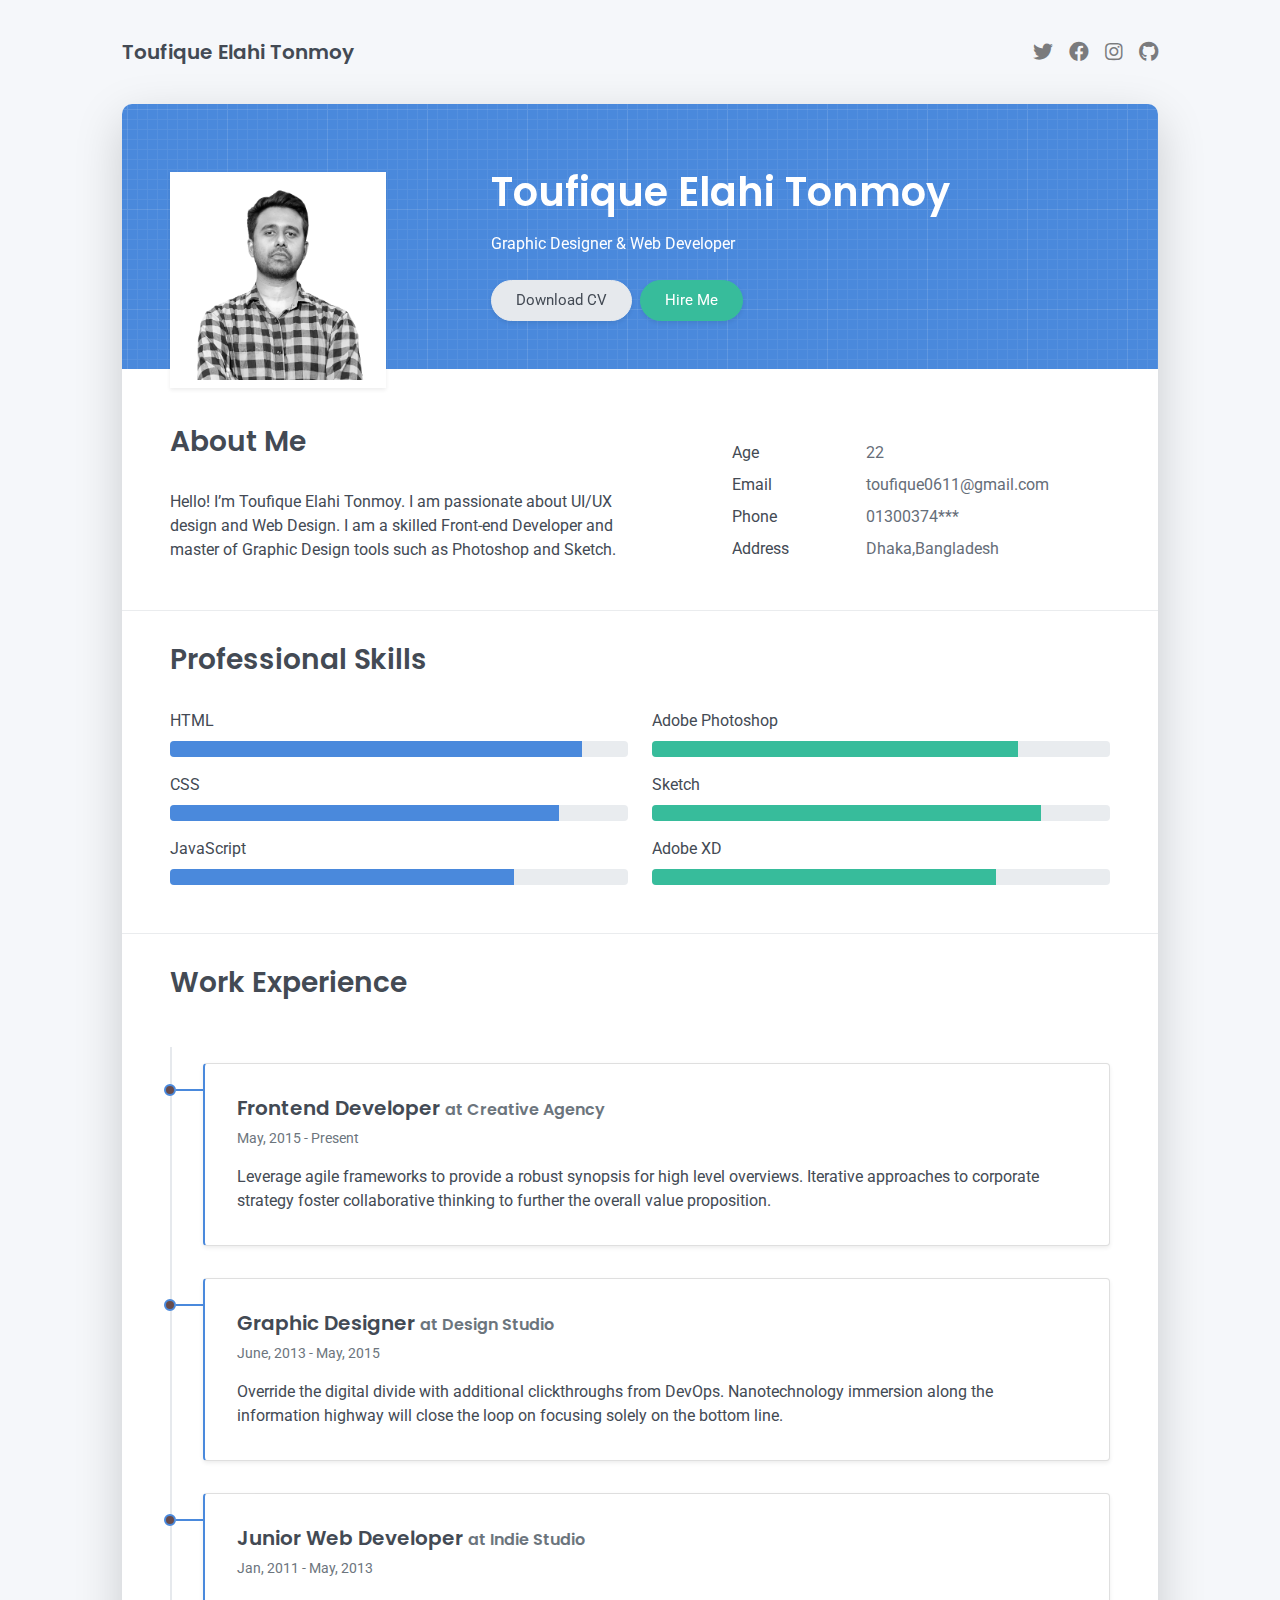
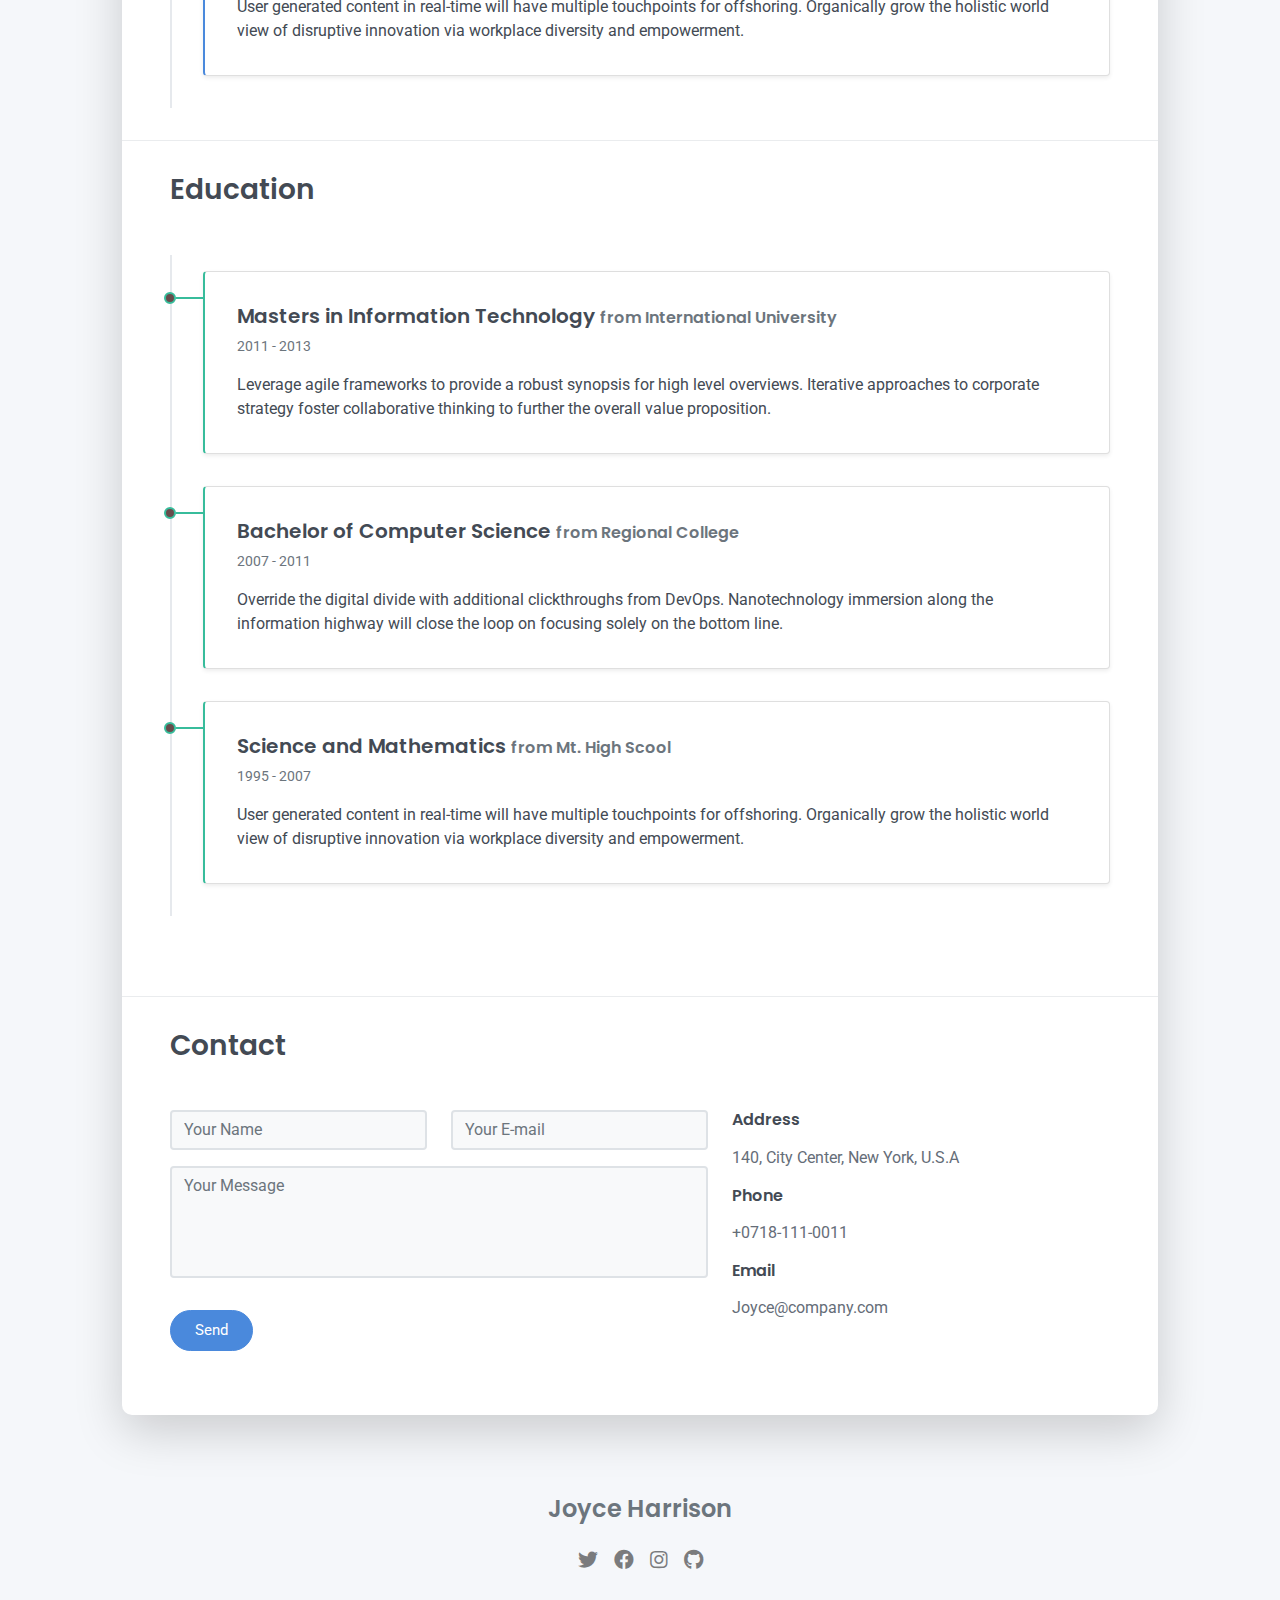
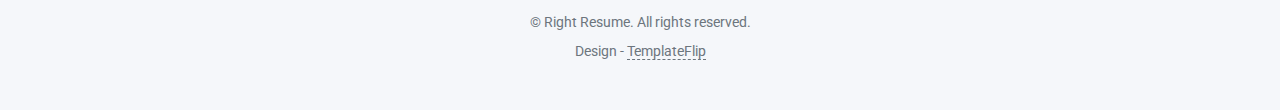
==== index.html @ 5acf3d2f "initial commit" ====
<!DOCTYPE html>
<html lang="en-US">
  <head>
    <meta charset="UTF-8">
    <meta http-equiv="X-UA-Compatible" content="IE=edge">
    <meta name="viewport" content="width=device-width, initial-scale=1">
    <title>Right Resume</title>
    <link rel="preconnect" href="https://fonts.gstatic.com" crossorigin="crossorigin"/>
    <link rel="preload" as="style" href="https://fonts.googleapis.com/css2?family=Poppins:wght@600&amp;family=Roboto:wght@300;400;500;700&amp;display=swap"/>
    <link rel="stylesheet" href="https://fonts.googleapis.com/css2?family=Poppins:wght@600&amp;family=Roboto:wght@300;400;500;700&amp;display=swap" media="print" onload="this.media='all'"/>
    <noscript>
      <link rel="stylesheet" href="https://fonts.googleapis.com/css2?family=Poppins:wght@600&amp;family=Roboto:wght@300;400;500;700&amp;display=swap"/>
    </noscript>
    <link href="css/font-awesome/css/all.min.css?ver=1.2.0" rel="stylesheet">
    <link href="css/bootstrap.min.css?ver=1.2.0" rel="stylesheet">
    <link href="css/aos.css?ver=1.2.0" rel="stylesheet">
    <link href="css/main.css?ver=1.2.0" rel="stylesheet">
    <noscript>
      <style type="text/css">
        [data-aos] {
            opacity: 1 !important;
            transform: translate(0) scale(1) !important;
        }
      </style>
    </noscript>
  </head>
  <body id="top">
    <header class="d-print-none">
      <div class="container text-center text-lg-left">
        <div class="py-3 clearfix">
          <h1 class="site-title mb-0">Toufique Elahi Tonmoy</h1>
          <div class="site-nav">
            <nav role="navigation">
              <ul class="nav justify-content-center">
                <li class="nav-item"><a class="nav-link" href="https://twitter.com/templateflip" title="Twitter"><i class="fab fa-twitter"></i><span class="menu-title sr-only">Twitter</span></a>
                </li>
                <li class="nav-item"><a class="nav-link" href="https://www.facebook.com/templateflip" title="Facebook"><i class="fab fa-facebook"></i><span class="menu-title sr-only">Facebook</span></a>
                </li>
                <li class="nav-item"><a class="nav-link" href="https://www.instagram.com/templateflip" title="Instagram"><i class="fab fa-instagram"></i><span class="menu-title sr-only">Instagram</span></a>
                </li>
                <li class="nav-item"><a class="nav-link" href="https://github.com/templateflip" title="Github"><i class="fab fa-github"></i><span class="menu-title sr-only">Github</span></a>
                </li>
              </ul>
            </nav>
          </div>
        </div>
      </div>
    </header>
    <div class="page-content">
      <div class="container">
<div class="cover shadow-lg bg-white">
  <div class="cover-bg p-3 p-lg-4 text-white">
    <div class="row">
      <div class="col-lg-4 col-md-5">
        <div class="avatar hover-effect bg-white shadow-sm p-1"><img src="images/avatar.png" width="180" height="200"/></div>
      </div>
      <div class="col-lg-8 col-md-7 text-center text-md-start">
        <h2 class="h1 mt-2" data-aos="fade-left" data-aos-delay="0">Toufique Elahi <span>Tonmoy</span></h2>
        <p data-aos="fade-left" data-aos-delay="100">Graphic Designer & Web Developer</p>
        <div class="d-print-none" data-aos="fade-left" data-aos-delay="200"><a class="btn btn-light text-dark shadow-sm mt-1 me-1" href="right-resume.pdf" target="_blank">Download CV</a><a class="btn btn-success shadow-sm mt-1" href="#contact">Hire Me</a></div>
      </div>
    </div>
  </div>
  <div class="about-section pt-4 px-3 px-lg-4 mt-1">
    <div class="row">
      <div class="col-md-6">
        <h2 class="h3 mb-3">About Me</h2>
        <p>Hello! I’m Toufique Elahi Tonmoy. I am passionate about UI/UX design and Web Design. I am a skilled Front-end Developer and master of Graphic Design tools such as Photoshop and Sketch.</p>
      </div>
      <div class="col-md-5 offset-md-1">
        <div class="row mt-2">
          <div class="col-sm-4">
            <div class="pb-1">Age</div>
          </div>
          <div class="col-sm-8">
            <div class="pb-1 text-secondary">22</div>
          </div>
          <div class="col-sm-4">
            <div class="pb-1">Email</div>
          </div>
          <div class="col-sm-8">
            <div class="pb-1 text-secondary">toufique0611@gmail.com</div>
          </div>
          <div class="col-sm-4">
            <div class="pb-1">Phone</div>
          </div>
          <div class="col-sm-8">
            <div class="pb-1 text-secondary">01300374***</div>
          </div>
          <div class="col-sm-4">
            <div class="pb-1">Address</div>
          </div>
          <div class="col-sm-8">
            <div class="pb-1 text-secondary">Dhaka,Bangladesh</div>
          </div>
        </div>
      </div>
    </div>
  </div>
  <hr class="d-print-none"/>
  <div class="skills-section px-3 px-lg-4">
    <h2 class="h3 mb-3">Professional Skills</h2>
    <div class="row">
      <div class="col-md-6">
        <div class="mb-2"><span>HTML</span>
          <div class="progress my-1">
            <div class="progress-bar bg-primary" role="progressbar" data-aos="zoom-in-right" data-aos-delay="100" data-aos-anchor=".skills-section" style="width: 90%" aria-valuenow="90" aria-valuemin="0" aria-valuemax="100"></div>
          </div>
        </div>
        <div class="mb-2"><span>CSS</span>
          <div class="progress my-1">
            <div class="progress-bar bg-primary" role="progressbar" data-aos="zoom-in-right" data-aos-delay="200" data-aos-anchor=".skills-section" style="width: 85%" aria-valuenow="85" aria-valuemin="0" aria-valuemax="100"></div>
          </div>
        </div>
        <div class="mb-2"><span>JavaScript</span>
          <div class="progress my-1">
            <div class="progress-bar bg-primary" role="progressbar" data-aos="zoom-in-right" data-aos-delay="300" data-aos-anchor=".skills-section" style="width: 75%" aria-valuenow="75" aria-valuemin="0" aria-valuemax="100"></div>
          </div>
        </div>
      </div>
      <div class="col-md-6">
        <div class="mb-2"><span>Adobe Photoshop</span>
          <div class="progress my-1">
            <div class="progress-bar bg-success" role="progressbar" data-aos="zoom-in-right" data-aos-delay="400" data-aos-anchor=".skills-section" style="width: 80%" aria-valuenow="90" aria-valuemin="0" aria-valuemax="100"></div>
          </div>
        </div>
        <div class="mb-2"><span>Sketch</span>
          <div class="progress my-1">
            <div class="progress-bar bg-success" role="progressbar" data-aos="zoom-in-right" data-aos-delay="500" data-aos-anchor=".skills-section" style="width: 85%" aria-valuenow="85" aria-valuemin="0" aria-valuemax="100"></div>
          </div>
        </div>
        <div class="mb-2"><span>Adobe XD</span>
          <div class="progress my-1">
            <div class="progress-bar bg-success" role="progressbar" data-aos="zoom-in-right" data-aos-delay="600" data-aos-anchor=".skills-section" style="width: 75%" aria-valuenow="75" aria-valuemin="0" aria-valuemax="100"></div>
          </div>
        </div>
      </div>
    </div>
  </div>
  <hr class="d-print-none"/>
  <div class="work-experience-section px-3 px-lg-4">
    <h2 class="h3 mb-4">Work Experience</h2>
    <div class="timeline">
      <div class="timeline-card timeline-card-primary card shadow-sm">
        <div class="card-body">
          <div class="h5 mb-1">Frontend Developer <span class="text-muted h6">at Creative Agency</span></div>
          <div class="text-muted text-small mb-2">May, 2015 - Present</div>
          <div>Leverage agile frameworks to provide a robust synopsis for high level overviews. Iterative approaches to corporate strategy foster collaborative thinking to further the overall value proposition.</div>
        </div>
      </div>
      <div class="timeline-card timeline-card-primary card shadow-sm">
        <div class="card-body">
          <div class="h5 mb-1">Graphic Designer <span class="text-muted h6">at Design Studio</span></div>
          <div class="text-muted text-small mb-2">June, 2013 - May, 2015</div>
          <div>Override the digital divide with additional clickthroughs from DevOps. Nanotechnology immersion along the information highway will close the loop on focusing solely on the bottom line.</div>
        </div>
      </div>
      <div class="timeline-card timeline-card-primary card shadow-sm">
        <div class="card-body">
          <div class="h5 mb-1">Junior Web Developer <span class="text-muted h6">at Indie Studio</span></div>
          <div class="text-muted text-small mb-2">Jan, 2011 - May, 2013</div>
          <div>User generated content in real-time will have multiple touchpoints for offshoring. Organically grow the holistic world view of disruptive innovation via workplace diversity and empowerment.</div>
        </div>
      </div>
    </div>
  </div>
  <hr class="d-print-none"/>
  <div class="page-break"></div>
  <div class="education-section px-3 px-lg-4 pb-4">
    <h2 class="h3 mb-4">Education</h2>
    <div class="timeline">
      <div class="timeline-card timeline-card-success card shadow-sm">
        <div class="card-body">
          <div class="h5 mb-1">Masters in Information Technology <span class="text-muted h6">from International University</span></div>
          <div class="text-muted text-small mb-2">2011 - 2013</div>
          <div>Leverage agile frameworks to provide a robust synopsis for high level overviews. Iterative approaches to corporate strategy foster collaborative thinking to further the overall value proposition.</div>
        </div>
      </div>
      <div class="timeline-card timeline-card-success card shadow-sm">
        <div class="card-body">
          <div class="h5 mb-1">Bachelor of Computer Science <span class="text-muted h6">from Regional College</span></div>
          <div class="text-muted text-small mb-2">2007 - 2011</div>
          <div>Override the digital divide with additional clickthroughs from DevOps. Nanotechnology immersion along the information highway will close the loop on focusing solely on the bottom line.</div>
        </div>
      </div>
      <div class="timeline-card timeline-card-success card shadow-sm">
        <div class="card-body">
          <div class="h5 mb-1">Science and Mathematics <span class="text-muted h6">from Mt. High Scool</span></div>
          <div class="text-muted text-small mb-2">1995 - 2007</div>
          <div>User generated content in real-time will have multiple touchpoints for offshoring. Organically grow the holistic world view of disruptive innovation via workplace diversity and empowerment.</div>
        </div>
      </div>
    </div>
  </div>
  <hr class="d-print-none"/>
  <div class="contant-section px-3 px-lg-4 pb-4" id="contact">
    <h2 class="h3 text mb-3">Contact</h2>
    <div class="row">
      <div class="col-md-7 d-print-none">
        <div class="my-2"><form action="https://formspree.io/your@email.com"
    method="POST">
  <div class="row">
    <div class="col-6">
      <input class="form-control" type="text" id="name" name="name" placeholder="Your Name" required>
    </div>
    <div class="col-6">
      <input class="form-control" type="email" id="email" name="_replyto" placeholder="Your E-mail" required>
    </div>
  </div>
  <div class="form-group my-2">
    <textarea class="form-control" style="resize: none;" id="message" name="message" rows="4"  placeholder="Your Message" required></textarea>
  </div>
  <button class="btn btn-primary mt-2" type="submit">Send</button>
</form>
        </div>
      </div>
      <div class="col">
        <div class="mt-2">
          <h3 class="h6">Address</h3>
          <div class="pb-2 text-secondary">140, City Center, New York, U.S.A</div>
          <h3 class="h6">Phone</h3>
          <div class="pb-2 text-secondary">+0718-111-0011</div>
          <h3 class="h6">Email</h3>
          <div class="pb-2 text-secondary">Joyce@company.com</div>
        </div>
      </div>
      <div class="col d-none d-print-block">
        <div class="mt-2">
          <div>
            <div class="mb-2">
              <div class="text-dark"><i class="fab fa-twitter mr-1"></i><span>https://twitter.com/templateflip</span>
              </div>
            </div>
            <div class="mb-2">
              <div class="text-dark"><i class="fab fa-facebook mr-1"></i><span>https://www.facebook.com/templateflip</span>
              </div>
            </div>
            <div class="mb-2">
              <div class="text-dark"><i class="fab fa-instagram mr-1"></i><span>https://www.instagram.com/templateflip</span>
              </div>
            </div>
            <div class="mb-2">
              <div class="text-dark"><i class="fab fa-github mr-1"></i><span>https://github.com/templateflip</span>
              </div>
            </div>
          </div>
        </div>
      </div>
    </div>
  </div>
</div></div>
    </div>
    <footer class="pt-4 pb-4 text-muted text-center d-print-none">
      <div class="container">
        <div class="my-3">
          <div class="h4">Joyce Harrison</div>
          <div class="footer-nav">
            <nav role="navigation">
              <ul class="nav justify-content-center">
                <li class="nav-item"><a class="nav-link" href="https://twitter.com/templateflip" title="Twitter"><i class="fab fa-twitter"></i><span class="menu-title sr-only">Twitter</span></a>
                </li>
                <li class="nav-item"><a class="nav-link" href="https://www.facebook.com/templateflip" title="Facebook"><i class="fab fa-facebook"></i><span class="menu-title sr-only">Facebook</span></a>
                </li>
                <li class="nav-item"><a class="nav-link" href="https://www.instagram.com/templateflip" title="Instagram"><i class="fab fa-instagram"></i><span class="menu-title sr-only">Instagram</span></a>
                </li>
                <li class="nav-item"><a class="nav-link" href="https://github.com/templateflip" title="Github"><i class="fab fa-github"></i><span class="menu-title sr-only">Github</span></a>
                </li>
              </ul>
            </nav>
          </div>
        </div>
        <div class="text-small">
          <div class="mb-1">&copy; Right Resume. All rights reserved.</div>
          <div>Design - <a href="https://templateflip.com/" target="_blank">TemplateFlip</a></div>
        </div>
      </div>
    </footer>
    <script src="scripts/bootstrap.bundle.min.js?ver=1.2.0"></script>
    <script src="scripts/aos.js?ver=1.2.0"></script>
    <script src="scripts/main.js?ver=1.2.0"></script>
  </body>
</html>
---- css/main.css ----
/* Buttons */
/* Inputs */
/* Timeline custom component */
.timeline {
  border-left: 2px solid #e6e9ed;
  padding: 1rem 0;
}

.timeline-card {
  position: relative;
  margin-left: 31px;
  border-left: 2px solid;
  margin-bottom: 2rem;
}

.timeline-card:last-child {
  margin-bottom: 1rem;
}

.timeline-card:before {
  content: "";
  display: inline-block;
  position: absolute;
  background-color: rgb(104, 76, 76);
  border-radius: 10px;
  width: 12px;
  height: 12px;
  top: 20px;
  left: -41px;
  border: 2px solid;
  z-index: 2;
}

.timeline-card:after {
  content: "";
  display: inline-block;
  position: absolute;
  background-color: currentColor;
  width: 29px;
  height: 2px;
  top: 25px;
  left: -29px;
  z-index: 1;
}

.timeline-card-primary {
  border-left-color: #4a89dc;
}

.timeline-card-primary:before {
  border-color: #4a89dc;
}

.timeline-card-primary:after {
  background-color: #4a89dc;
}

.timeline-card-success {
  border-left-color: #37bc9b;
}

.timeline-card-success:before {
  border-color: #37bc9b;
}

.timeline-card-success:after {
  background-color: #37bc9b;
}

html {
  scroll-behavior: smooth;
}

.site-title {
  font-size: 1.25rem;
  line-height: 2.5rem;
}

.nav-link {
  padding: 0;
  font-size: 1.25rem;
  line-height: 2.5rem;
  color: rgba(0, 0, 0, 0.5);
}

.nav-link:hover,
.nav-link:focus,
.active .nav-link {
  color: rgba(0, 0, 0, 0.8);
}

.nav-item + .nav-item {
  margin-left: 1rem;
}

.cover {
  border-radius: 10px;
}

.cover-bg {
  background-color: #4a89dc;
  background-image: url("data:image/svg+xml,%3Csvg xmlns='http://www.w3.org/2000/svg' width='100' height='100' viewBox='0 0 100 100'%3E%3Cg fill-rule='evenodd'%3E%3Cg fill='%23ffffff' fill-opacity='0.12'%3E%3Cpath opacity='.5' d='M96 [base64] 0v-9h-9v9h9zm-10 0v-9h-9v9h9zm-10 0v-9h-9v9h9zm-10 0v-9h-9v9h9zm-10 0v-9h-9v9h9zm-10 0v-9h-9v9h9zm-10 0v-9h-9v9h9zm-10 0v-9h-9v9h9zm-9-10h9v-9h-9v9zm10 0h9v-9h-9v9zm10 0h9v-9h-9v9zm10 0h9v-9h-9v9zm10 0h9v-9h-9v9zm10 0h9v-9h-9v9zm10 0h9v-9h-9v9zm10 0h9v-9h-9v9zm9-10v-9h-9v9h9zm-10 0v-9h-9v9h9zm-10 0v-9h-9v9h9zm-10 0v-9h-9v9h9zm-10 0v-9h-9v9h9zm-10 0v-9h-9v9h9zm-10 0v-9h-9v9h9zm-10 0v-9h-9v9h9zm-9-10h9v-9h-9v9zm10 0h9v-9h-9v9zm10 0h9v-9h-9v9zm10 0h9v-9h-9v9zm10 0h9v-9h-9v9zm10 0h9v-9h-9v9zm10 0h9v-9h-9v9zm10 0h9v-9h-9v9zm9-10v-9h-9v9h9zm-10 0v-9h-9v9h9zm-10 0v-9h-9v9h9zm-10 0v-9h-9v9h9zm-10 0v-9h-9v9h9zm-10 0v-9h-9v9h9zm-10 0v-9h-9v9h9zm-10 0v-9h-9v9h9zm-9-10h9v-9h-9v9zm10 0h9v-9h-9v9zm10 0h9v-9h-9v9zm10 0h9v-9h-9v9zm10 0h9v-9h-9v9zm10 0h9v-9h-9v9zm10 0h9v-9h-9v9zm10 0h9v-9h-9v9zm9-10v-9h-9v9h9zm-10 0v-9h-9v9h9zm-10 0v-9h-9v9h9zm-10 0v-9h-9v9h9zm-10 0v-9h-9v9h9zm-10 0v-9h-9v9h9zm-10 0v-9h-9v9h9zm-10 0v-9h-9v9h9zm-9-10h9v-9h-9v9zm10 0h9v-9h-9v9zm10 0h9v-9h-9v9zm10 0h9v-9h-9v9zm10 0h9v-9h-9v9zm10 0h9v-9h-9v9zm10 0h9v-9h-9v9zm10 0h9v-9h-9v9z'/%3E%3Cpath d='M6 5V0H5v5H0v1h5v94h1V6h94V5H6z'/%3E%3C/g%3E%3C/g%3E%3C/svg%3E");
  border-radius: 10px 10px 0 0;
}

.avatar {
  max-width: 216px;
  max-height: 216px;
  margin-top: 20px;
  text-align: center;
  margin-left: auto;
  margin-right: auto;
}

.avatar img {
  /* Safari 6.0 - 9.0 */
  filter: grayscale(100%);
}

footer a:not(.nav-link) {
  color: inherit;
  border-bottom: 1px dashed;
  text-decoration: none;
  cursor: pointer;
}

@media (min-width: 48em) {
  .site-title {
    float: left;
  }
  .site-nav {
    float: right;
  }
  .avatar {
    margin-bottom: -80px;
    margin-left: 0;
  }
}

@media print {
  body {
    background-color: #fff;
  }
  .container {
    width: auto;
    max-width: 100%;
    padding: 0;
  }
  .cover,
  .cover-bg {
    border-radius: 0;
  }
  .cover.shadow-lg {
    box-shadow: none !important;
  }
  .cover-bg {
    padding: 5rem !important;
    padding-bottom: 10px !important;
  }
  .avatar {
    margin-top: -10px;
  }
  .about-section {
    padding: 6.5rem 5rem 2rem !important;
  }
  .skills-section,
  .work-experience-section,
  .education-section,
  .contant-section {
    padding: 1.5rem 5rem 2rem !important;
  }
  .page-break {
    padding-top: 5rem;
    page-break-before: always;
  }
}
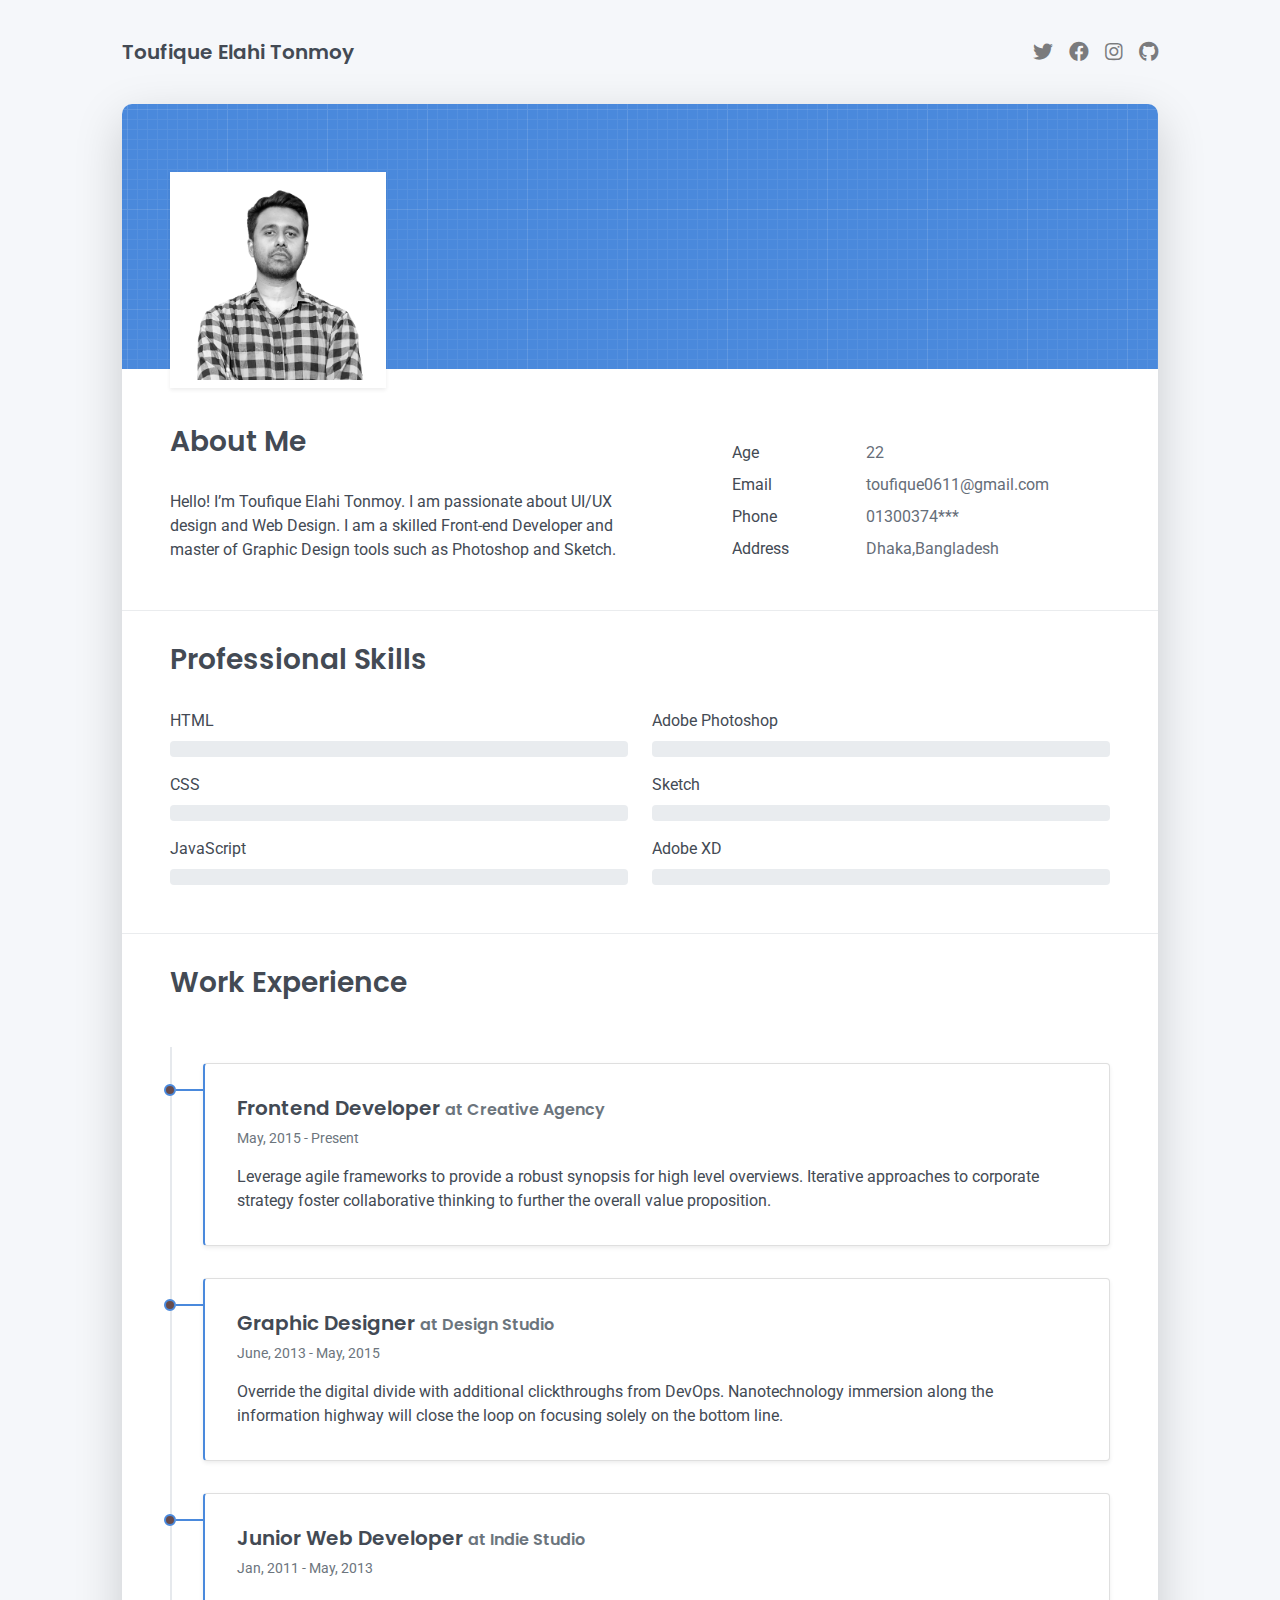
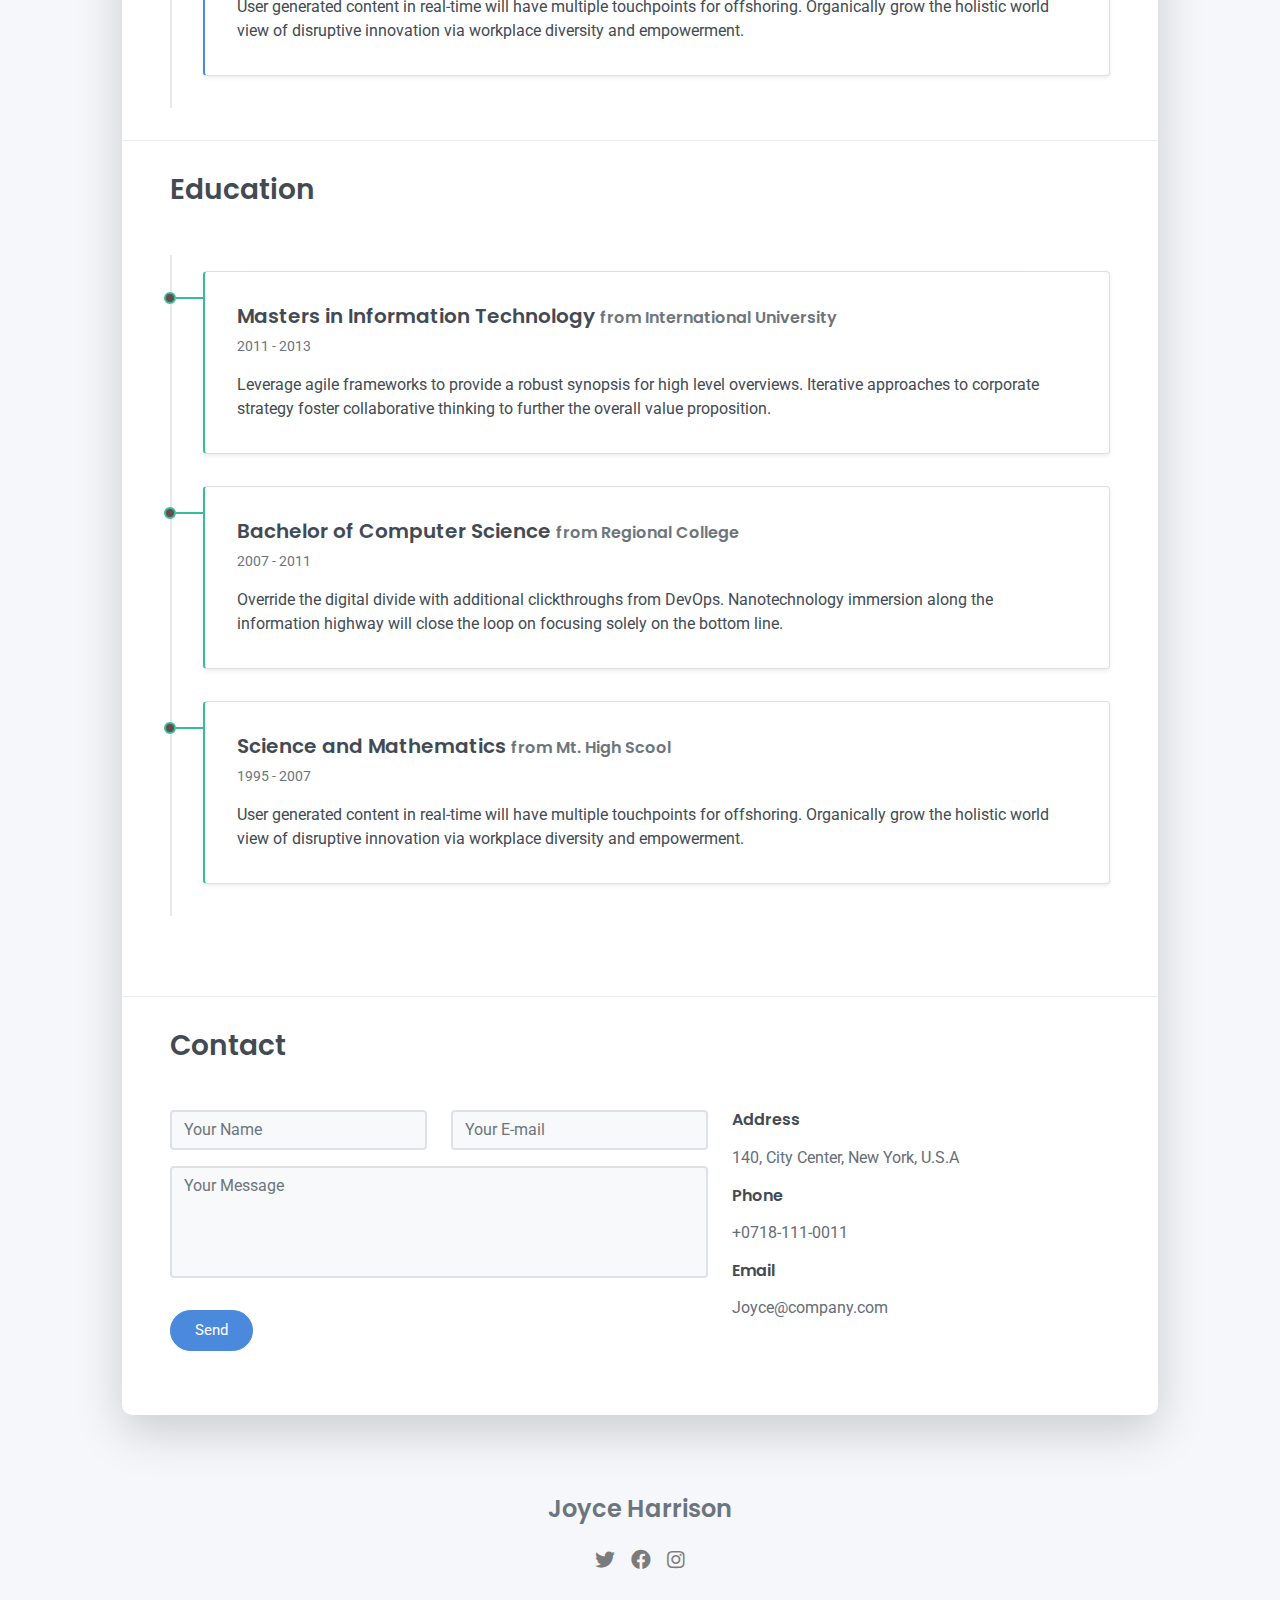
==== commit 6827a91b: "Update index.html" ====
--- a/index.html
+++ b/index.html
@@ -262,21 +262,4 @@
                 <li class="nav-item"><a class="nav-link" href="https://www.facebook.com/templateflip" title="Facebook"><i class="fab fa-facebook"></i><span class="menu-title sr-only">Facebook</span></a>
                 </li>
                 <li class="nav-item"><a class="nav-link" href="https://www.instagram.com/templateflip" title="Instagram"><i class="fab fa-instagram"></i><span class="menu-title sr-only">Instagram</span></a>
-                </li>
-                <li class="nav-item"><a class="nav-link" href="https://github.com/templateflip" title="Github"><i class="fab fa-github"></i><span class="menu-title sr-only">Github</span></a>
-                </li>
-              </ul>
-            </nav>
-          </div>
-        </div>
-        <div class="text-small">
-          <div class="mb-1">&copy; Right Resume. All rights reserved.</div>
-          <div>Design - <a href="https://templateflip.com/" target="_blank">TemplateFlip</a></div>
-        </div>
-      </div>
-    </footer>
-    <script src="scripts/bootstrap.bundle.min.js?ver=1.2.0"></script>
-    <script src="scripts/aos.js?ver=1.2.0"></script>
-    <script src="scripts/main.js?ver=1.2.0"></script>
-  </body>
-</html>+    
